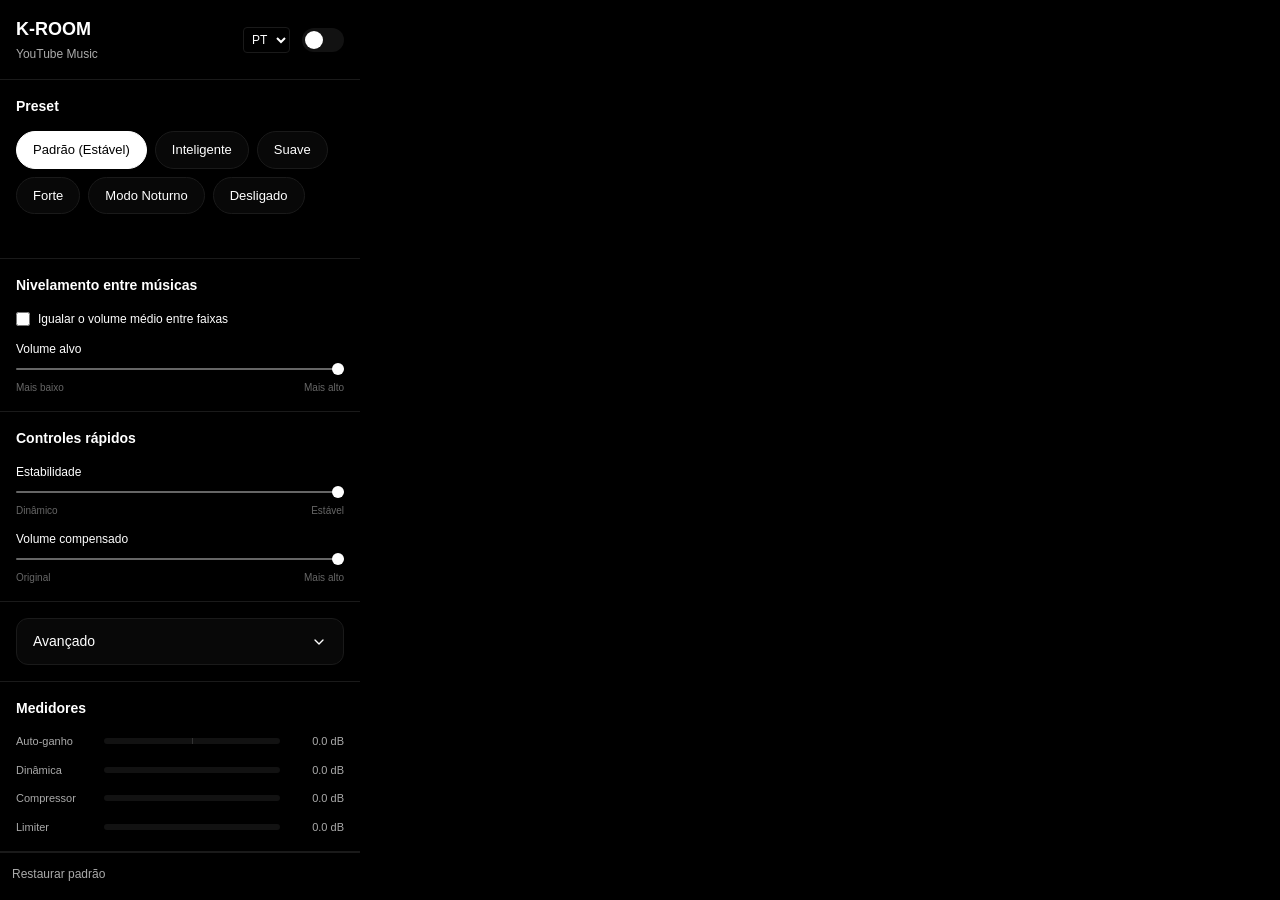
==== src/popup/popup.html @ c8c73d4f "Initial commit: K-ROOM extension v1.0.0" ====
<!DOCTYPE html>
<html lang="pt-BR">

<head>
    <meta charset="UTF-8" />
    <meta name="viewport" content="width=device-width, initial-scale=1.0" />
    <title>YT Music Volume Stabilizer</title>
    <link rel="stylesheet" href="popup.css" />
</head>

<body>
    <main class="app">
        <header class="header">
            <div class="header__title">
                <h1 data-i18n="appTitle">K-ROOM</h1>
                <span class="header__subtitle" data-i18n="appSubtitle">YouTube Music</span>
            </div>
            <div class="header__actions">
                <select id="lang-select" class="lang-select" aria-label="Language">
                    <option value="pt-BR">PT</option>
                    <option value="en">EN</option>
                </select>
                <label class="switch" title="Ativar / Desativar">
                    <input type="checkbox" id="enabled-toggle" />
                    <span class="switch__slider"></span>
                </label>
            </div>
        </header>

        <section class="section">
            <h2 class="section__title" data-i18n="sectionPreset">Preset</h2>
            <div class="presets" id="presets"></div>
            <p class="section__hint" id="preset-description"></p>
        </section>

        <section class="section">
            <h2 class="section__title" data-i18n="sectionLeveling">Nivelamento entre músicas</h2>

            <div class="control control--inline">
                <label class="checkbox" for="autogain-enabled">
                    <input type="checkbox" id="autogain-enabled" />
                    <span data-i18n="lblAutogain">Igualar o volume médio entre faixas</span>
                </label>
            </div>

            <div class="control">
                <div class="control__row">
                    <label for="autogain-target" data-i18n="lblTargetVolume">Volume alvo</label>
                    <output id="autogain-target-output"></output>
                </div>
                <input type="range" id="autogain-target" />
                <div class="control__scale">
                    <span data-i18n="scaleLower">Mais baixo</span>
                    <span data-i18n="scaleHigher">Mais alto</span>
                </div>
            </div>
        </section>

        <section class="section">
            <h2 class="section__title" data-i18n="sectionQuickControls">Controles rápidos</h2>

            <div class="control">
                <div class="control__row">
                    <label for="ratio" data-i18n="lblStability">Estabilidade</label>
                    <output id="ratio-output"></output>
                </div>
                <input type="range" id="ratio" />
                <div class="control__scale">
                    <span data-i18n="scaleDynamic">Dinâmico</span>
                    <span data-i18n="scaleStable">Estável</span>
                </div>
            </div>

            <div class="control">
                <div class="control__row">
                    <label for="makeup" data-i18n="lblMakeup">Volume compensado</label>
                    <output id="makeup-output"></output>
                </div>
                <input type="range" id="makeup" />
                <div class="control__scale">
                    <span data-i18n="scaleOriginal">Original</span>
                    <span data-i18n="scaleHigher">Mais alto</span>
                </div>
            </div>
        </section>

        <section class="section">
            <button class="accordion" id="advanced-toggle" aria-expanded="false">
                <span data-i18n="btnAdvanced">Avançado</span>
                <svg viewBox="0 0 24 24" width="16" height="16" aria-hidden="true">
                    <path d="M6 9l6 6 6-6" fill="none" stroke="currentColor" stroke-width="2" stroke-linecap="round"
                        stroke-linejoin="round" />
                </svg>
            </button>

            <div class="advanced" id="advanced" hidden>
                <div class="control">
                    <div class="control__row">
                        <label for="threshold" data-i18n="lblThreshold">Threshold (dB)</label>
                        <output id="threshold-output"></output>
                    </div>
                    <input type="range" id="threshold" />
                </div>

                <div class="control">
                    <div class="control__row">
                        <label for="knee" data-i18n="lblKnee">Knee</label>
                        <output id="knee-output"></output>
                    </div>
                    <input type="range" id="knee" />
                </div>

                <div class="control">
                    <div class="control__row">
                        <label for="attack" data-i18n="lblAttack">Attack (ms)</label>
                        <output id="attack-output"></output>
                    </div>
                    <input type="range" id="attack" />
                </div>

                <div class="control">
                    <div class="control__row">
                        <label for="release" data-i18n="lblRelease">Release (ms)</label>
                        <output id="release-output"></output>
                    </div>
                    <input type="range" id="release" />
                </div>

                <div class="control">
                    <div class="control__row">
                        <label for="limiter-threshold" data-i18n="lblLimiterThreshold">Teto do limiter (dB)</label>
                        <output id="limiter-threshold-output"></output>
                    </div>
                    <input type="range" id="limiter-threshold" />
                </div>

                <div class="control control--inline">
                    <label class="checkbox" for="limiter-enabled">
                        <input type="checkbox" id="limiter-enabled" />
                        <span data-i18n="lblLimiterEnable">Limiter de segurança (recomendado)</span>
                    </label>
                </div>

                <div class="control control--inline">
                    <label class="checkbox" for="highpass-enabled">
                        <input type="checkbox" id="highpass-enabled" />
                        <span data-i18n="lblHighpassEnable">Filtro grave sub (remove ruído &lt; 30 Hz)</span>
                    </label>
                </div>

                <div class="control">
                    <div class="control__row">
                        <label for="highpass-frequency" data-i18n="lblHighpassFreq">Corte do highpass (Hz)</label>
                        <output id="highpass-frequency-output"></output>
                    </div>
                    <input type="range" id="highpass-frequency" />
                </div>

                <hr class="divider" />

                <div class="control">
                    <div class="control__row">
                        <label for="autogain-boost" data-i18n="lblBoost">Boost máx. para músicas baixas (dB)</label>
                        <output id="autogain-boost-output"></output>
                    </div>
                    <input type="range" id="autogain-boost" />
                </div>

                <div class="control">
                    <div class="control__row">
                        <label for="autogain-cut" data-i18n="lblCut">Redução máx. para músicas altas (dB)</label>
                        <output id="autogain-cut-output"></output>
                    </div>
                    <input type="range" id="autogain-cut" />
                </div>

                <div class="control">
                    <div class="control__row">
                        <label for="autogain-response" data-i18n="lblResponse">Tempo de resposta (ms)</label>
                        <output id="autogain-response-output"></output>
                    </div>
                    <input type="range" id="autogain-response" />
                </div>
            </div>
        </section>

        <section class="section">
            <h2 class="section__title" data-i18n="sectionMeters">Medidores</h2>
            <div class="meter">
                <span class="meter__label" data-i18n="meterAutoGain">Auto-ganho</span>
                <div class="meter__bar meter__bar--bipolar">
                    <div class="meter__fill meter__fill--boost" id="meter-autogain-boost"></div>
                    <div class="meter__fill meter__fill--cut" id="meter-autogain-cut"></div>
                </div>
                <output id="meter-autogain-value">0.0 dB</output>
            </div>
            <div class="meter" id="adaptive-meter" hidden>
                <span class="meter__label" data-i18n="meterDynamic">Dinâmica</span>
                <div class="meter__bar">
                    <div class="meter__fill meter__fill--crest" id="meter-crest"></div>
                </div>
                <output id="meter-crest-value">0.0 dB</output>
            </div>
            <p class="section__hint" id="adaptive-hint" hidden></p>
            <div class="meter">
                <span class="meter__label" data-i18n="meterCompressor">Compressor</span>
                <div class="meter__bar">
                    <div class="meter__fill" id="meter-compressor"></div>
                </div>
                <output id="meter-compressor-value">0.0 dB</output>
            </div>
            <div class="meter">
                <span class="meter__label" data-i18n="meterLimiter">Limiter</span>
                <div class="meter__bar">
                    <div class="meter__fill meter__fill--danger" id="meter-limiter"></div>
                </div>
                <output id="meter-limiter-value">0.0 dB</output>
            </div>
        </section>

        <footer class="footer">
            <button class="btn btn--ghost" id="reset-btn" data-i18n="btnReset">Restaurar padrão</button>
            <span class="footer__version" id="version-label"></span>
        </footer>
    </main>

    <script src="../scripts/presets.js"></script>
    <script src="popup.js"></script>
</body>

</html>
---- src/popup/popup.css ----
:root {
    --bg: #000000;
    --bg-elevated: #080808;
    --bg-hover: #121212;
    --border: #1a1a1a;
    --text: #ffffff;
    --text-muted: #aaaaaa;
    --text-dim: #666666;
    --accent: #ffffff;
    --accent-soft: rgba(255, 255, 255, 0.1);
    --success: #ffffff;
    --warn: #888888;
    --danger: #ffffff;
    --radius: 8px;
    --radius-sm: 6px;
    --transition: 160ms cubic-bezier(0.2, 0, 0.2, 1);
}

* {
    box-sizing: border-box;
    margin: 0;
    padding: 0;
}

html, body {
    background: var(--bg);
    color: var(--text);
    font-family: "YouTube Sans", "Roboto", "Noto Sans", Arial, sans-serif;
    font-size: 14px;
    line-height: 1.5;
    width: 360px;
}

.app {
    display: flex;
    flex-direction: column;
}

.header {
    display: flex;
    align-items: center;
    justify-content: space-between;
    padding: 16px;
    border-bottom: 1px solid var(--border);
}

.header__actions {
    display: flex;
    align-items: center;
    gap: 12px;
}

.lang-select {
    background: transparent;
    border: 1px solid var(--border);
    color: var(--text);
    border-radius: 4px;
    padding: 4px;
    font-size: 12px;
    cursor: pointer;
    outline: none;
}

.lang-select option {
    background: var(--bg-elevated);
}

.header__title h1 {
    font-size: 18px;
    font-weight: 700;
    letter-spacing: 0;
}

.header__subtitle {
    display: block;
    font-size: 12px;
    color: var(--text-muted);
    margin-top: 2px;
}

.switch {
    position: relative;
    width: 42px;
    height: 24px;
    flex-shrink: 0;
    cursor: pointer;
}

.switch input {
    opacity: 0;
    width: 0;
    height: 0;
}

.switch__slider {
    position: absolute;
    inset: 0;
    background: var(--bg-hover);
    border-radius: 999px;
    transition: background var(--transition);
}

.switch__slider::before {
    content: "";
    position: absolute;
    top: 3px;
    left: 3px;
    width: 18px;
    height: 18px;
    background: var(--text);
    border-radius: 50%;
    transition: transform var(--transition);
}

.switch input:checked + .switch__slider {
    background: var(--accent);
}

.switch input:checked + .switch__slider::before {
    transform: translateX(18px);
    background: var(--bg);
}



.section {
    display: flex;
    flex-direction: column;
    gap: 12px;
    padding: 16px;
    border-bottom: 1px solid var(--border);
}

.section:last-child {
    border-bottom: none;
}

.section__title {
    font-size: 14px;
    font-weight: 700;
    text-transform: none;
    letter-spacing: 0;
    color: var(--text);
    margin-bottom: 2px;
}

.section__hint {
    font-size: 11px;
    color: var(--text-muted);
    line-height: 1.5;
    min-height: 16px;
}

.presets {
    display: flex;
    flex-wrap: wrap;
    gap: 8px;
}

.preset {
    all: unset;
    padding: 8px 16px;
    background: var(--bg-elevated);
    border: 1px solid var(--border);
    border-radius: 9999px;
    font-size: 13px;
    font-weight: 500;
    cursor: pointer;
    text-align: center;
    transition: background var(--transition), border-color var(--transition),
        color var(--transition);
}

.preset:hover {
    background: var(--bg-hover);
}

.preset[aria-pressed="true"] {
    background: var(--text);
    border-color: var(--text);
    color: var(--bg);
}

.control {
    display: flex;
    flex-direction: column;
    gap: 10px;
}

.control--inline {
    flex-direction: row;
    align-items: center;
}

.control__row {
    display: flex;
    justify-content: space-between;
    align-items: baseline;
    font-size: 12px;
}

.control__row label {
    color: var(--text);
}

.control__row output {
    color: var(--text-muted);
    font-variant-numeric: tabular-nums;
    font-size: 11px;
}

.control__scale {
    display: flex;
    justify-content: space-between;
    font-size: 10px;
    color: var(--text-dim);
}

.checkbox {
    display: flex;
    align-items: center;
    gap: 8px;
    font-size: 12px;
    cursor: pointer;
    user-select: none;
}

.checkbox input {
    accent-color: var(--accent);
    width: 14px;
    height: 14px;
}

input[type="range"] {
    -webkit-appearance: none;
    appearance: none;
    width: 100%;
    height: 2px;
    background: var(--text-dim);
    border-radius: 999px;
    outline: none;
    cursor: pointer;
}

input[type="range"]::-webkit-slider-thumb {
    -webkit-appearance: none;
    appearance: none;
    width: 12px;
    height: 12px;
    background: var(--text);
    border-radius: 50%;
    transition: transform var(--transition);
}

input[type="range"]::-webkit-slider-thumb:hover {
    transform: scale(1.3);
}

input[type="range"]:focus-visible::-webkit-slider-thumb {
    box-shadow: 0 0 0 6px var(--accent-soft);
}

.accordion {
    all: unset;
    display: flex;
    align-items: center;
    justify-content: space-between;
    padding: 12px 16px;
    background: var(--bg-elevated);
    border: 1px solid var(--border);
    border-radius: 12px;
    font-size: 14px;
    font-weight: 500;
    cursor: pointer;
    transition: background var(--transition);
}

.accordion:hover {
    background: var(--bg-hover);
}

.accordion[aria-expanded="true"] svg {
    transform: rotate(180deg);
}

.accordion svg {
    transition: transform var(--transition);
}

.advanced {
    display: flex;
    flex-direction: column;
    gap: 16px;
    padding: 16px;
    background: var(--bg-elevated);
    border: 1px solid var(--border);
    border-radius: 12px;
    margin-top: 8px;
}

.advanced[hidden] {
    display: none;
}

.meter {
    display: grid;
    grid-template-columns: 80px 1fr 56px;
    align-items: center;
    gap: 8px;
    font-size: 11px;
}

.meter__label {
    color: var(--text-muted);
}

.meter__bar {
    height: 6px;
    background: var(--bg-hover);
    border-radius: 999px;
    overflow: hidden;
}

.meter__fill {
    height: 100%;
    width: 0%;
    background: var(--success);
    transition: width 80ms linear;
}

.meter__fill--danger {
    background: var(--warn);
}

.meter__bar--bipolar {
    position: relative;
    background: var(--bg-hover);
}

.meter__bar--bipolar::before {
    content: "";
    position: absolute;
    left: 50%;
    top: -2px;
    bottom: -2px;
    width: 1px;
    background: var(--text-dim);
    opacity: 0.4;
}

.meter__fill--boost {
    position: absolute;
    top: 0;
    left: 50%;
    height: 100%;
    background: var(--success);
    transition: width 120ms linear;
}

.meter__fill--cut {
    position: absolute;
    top: 0;
    right: 50%;
    height: 100%;
    background: var(--warn);
    transition: width 120ms linear;
}

.meter__fill--crest {
    background: linear-gradient(90deg, var(--warn) 0%, var(--success) 100%);
}

.divider {
    border: 0;
    border-top: 1px solid var(--border);
    margin: 4px 0;
}

.meter output {
    font-variant-numeric: tabular-nums;
    color: var(--text-muted);
    text-align: right;
}

.footer {
    display: flex;
    align-items: center;
    justify-content: space-between;
    padding-top: 6px;
    border-top: 1px solid var(--border);
}

.footer__version {
    font-size: 10px;
    color: var(--text-dim);
}

.btn {
    all: unset;
    padding: 6px 12px;
    border-radius: var(--radius-sm);
    font-size: 12px;
    font-weight: 500;
    cursor: pointer;
    transition: background var(--transition), color var(--transition);
}

.btn--ghost {
    color: var(--text-muted);
}

.btn--ghost:hover {
    background: var(--bg-hover);
    color: var(--text);
}

.app.is-disabled .section:not(:first-child),
.app.is-disabled .footer {
    opacity: 0.5;
    pointer-events: none;
}
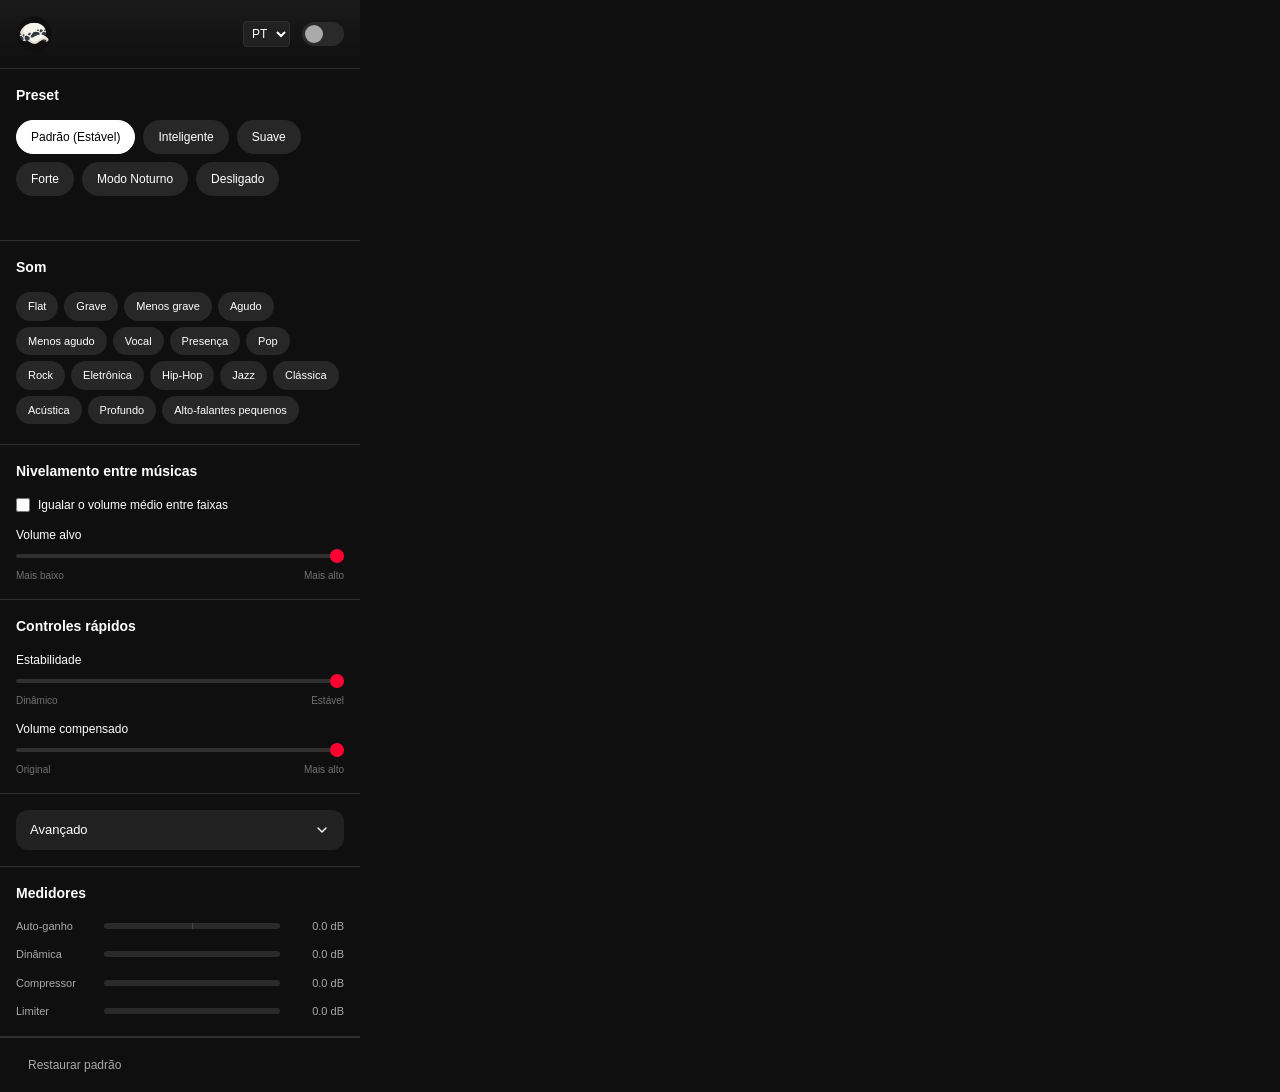
==== commit 5b970695: "Equalizers" ====
--- a/src/popup/popup.html
+++ b/src/popup/popup.html
@@ -12,8 +12,7 @@
     <main class="app">
         <header class="header">
             <div class="header__title">
-                <h1 data-i18n="appTitle">K-ROOM</h1>
-                <span class="header__subtitle" data-i18n="appSubtitle">YouTube Music</span>
+                <div class="header__logo" role="img" aria-label="K-ROOM"></div>
             </div>
             <div class="header__actions">
                 <select id="lang-select" class="lang-select" aria-label="Language">
@@ -34,6 +33,11 @@
         </section>
 
         <section class="section">
+            <h2 class="section__title" data-i18n="sectionSound">Som</h2>
+            <div class="eq-presets" id="eq-presets"></div>
+        </section>
+
+        <section class="section">
             <h2 class="section__title" data-i18n="sectionLeveling">Nivelamento entre músicas</h2>
 
             <div class="control control--inline">
--- a/src/popup/popup.css
+++ b/src/popup/popup.css
@@ -1,18 +1,19 @@
 :root {
-    --bg: #000000;
-    --bg-elevated: #080808;
-    --bg-hover: #121212;
-    --border: #1a1a1a;
+    --bg: #0f0f0f;
+    --bg-elevated: #212121;
+    --bg-hover: #2a2a2a;
+    --bg-chip: #272727;
+    --border: #303030;
     --text: #ffffff;
     --text-muted: #aaaaaa;
-    --text-dim: #666666;
-    --accent: #ffffff;
-    --accent-soft: rgba(255, 255, 255, 0.1);
-    --success: #ffffff;
-    --warn: #888888;
-    --danger: #ffffff;
-    --radius: 8px;
-    --radius-sm: 6px;
+    --text-dim: #717171;
+    --accent: #ff0033;
+    --accent-soft: rgba(255, 0, 51, 0.18);
+    --success: #ff0033;
+    --warn: #ffb300;
+    --danger: #ff0033;
+    --radius: 12px;
+    --radius-sm: 8px;
     --transition: 160ms cubic-bezier(0.2, 0, 0.2, 1);
 }
 
@@ -29,6 +30,7 @@
     font-size: 14px;
     line-height: 1.5;
     width: 360px;
+    -webkit-font-smoothing: antialiased;
 }
 
 .app {
@@ -42,6 +44,21 @@
     justify-content: space-between;
     padding: 16px;
     border-bottom: 1px solid var(--border);
+    background: linear-gradient(180deg, #1a1a1a 0%, var(--bg) 100%);
+}
+
+.header__title {
+    display: flex;
+    align-items: center;
+}
+
+.header__logo {
+    width: 36px;
+    height: 36px;
+    background-image: url("../../icons/icon.png");
+    background-size: contain;
+    background-repeat: no-repeat;
+    background-position: center;
 }
 
 .header__actions {
@@ -65,18 +82,6 @@
     background: var(--bg-elevated);
 }
 
-.header__title h1 {
-    font-size: 18px;
-    font-weight: 700;
-    letter-spacing: 0;
-}
-
-.header__subtitle {
-    display: block;
-    font-size: 12px;
-    color: var(--text-muted);
-    margin-top: 2px;
-}
 
 .switch {
     position: relative;
@@ -107,9 +112,9 @@
     left: 3px;
     width: 18px;
     height: 18px;
-    background: var(--text);
+    background: var(--text-muted);
     border-radius: 50%;
-    transition: transform var(--transition);
+    transition: transform var(--transition), background var(--transition);
 }
 
 .switch input:checked + .switch__slider {
@@ -118,7 +123,7 @@
 
 .switch input:checked + .switch__slider::before {
     transform: translateX(18px);
-    background: var(--bg);
+    background: #ffffff;
 }
 
 
@@ -159,12 +164,13 @@
 
 .preset {
     all: unset;
-    padding: 8px 16px;
-    background: var(--bg-elevated);
-    border: 1px solid var(--border);
+    padding: 7px 14px;
+    background: var(--bg-chip);
+    border: 1px solid transparent;
     border-radius: 9999px;
-    font-size: 13px;
+    font-size: 12px;
     font-weight: 500;
+    color: var(--text);
     cursor: pointer;
     text-align: center;
     transition: background var(--transition), border-color var(--transition),
@@ -178,7 +184,48 @@
 .preset[aria-pressed="true"] {
     background: var(--text);
     border-color: var(--text);
-    color: var(--bg);
+    color: #000;
+}
+
+.eq-presets {
+    display: flex;
+    flex-wrap: wrap;
+    gap: 6px;
+    max-height: 136px;
+    overflow-y: auto;
+    scrollbar-width: thin;
+    scrollbar-color: var(--border) transparent;
+    padding-right: 4px;
+}
+
+.eq-presets::-webkit-scrollbar {
+    width: 6px;
+}
+
+.eq-presets::-webkit-scrollbar-thumb {
+    background: var(--border);
+    border-radius: 3px;
+}
+
+.eq-preset {
+    all: unset;
+    padding: 6px 12px;
+    background: var(--bg-chip);
+    border-radius: 9999px;
+    font-size: 11px;
+    font-weight: 500;
+    color: var(--text);
+    cursor: pointer;
+    transition: background var(--transition), color var(--transition);
+}
+
+.eq-preset:hover {
+    background: var(--bg-hover);
+}
+
+.eq-preset[aria-pressed="true"] {
+    background: var(--accent);
+    color: #ffffff;
 }
 
 .control {
@@ -229,14 +276,23 @@
     accent-color: var(--accent);
     width: 14px;
     height: 14px;
+    cursor: pointer;
+}
+
+.lang-select {
+    background: var(--bg-elevated);
+}
+
+.lang-select:hover {
+    background: var(--bg-hover);
 }
 
 input[type="range"] {
     -webkit-appearance: none;
     appearance: none;
     width: 100%;
-    height: 2px;
-    background: var(--text-dim);
+    height: 4px;
+    background: var(--border);
     border-radius: 999px;
     outline: none;
     cursor: pointer;
@@ -245,31 +301,36 @@
 input[type="range"]::-webkit-slider-thumb {
     -webkit-appearance: none;
     appearance: none;
-    width: 12px;
-    height: 12px;
-    background: var(--text);
+    width: 14px;
+    height: 14px;
+    background: var(--accent);
     border-radius: 50%;
-    transition: transform var(--transition);
+    transition: transform var(--transition), box-shadow var(--transition);
 }
 
 input[type="range"]::-webkit-slider-thumb:hover {
-    transform: scale(1.3);
+    transform: scale(1.2);
+    box-shadow: 0 0 0 6px var(--accent-soft);
 }
 
 input[type="range"]:focus-visible::-webkit-slider-thumb {
     box-shadow: 0 0 0 6px var(--accent-soft);
 }
 
+input[type="range"]:disabled {
+    opacity: 0.4;
+    cursor: not-allowed;
+}
+
 .accordion {
     all: unset;
     display: flex;
     align-items: center;
     justify-content: space-between;
-    padding: 12px 16px;
+    padding: 10px 14px;
     background: var(--bg-elevated);
-    border: 1px solid var(--border);
-    border-radius: 12px;
-    font-size: 14px;
+    border-radius: var(--radius);
+    font-size: 13px;
     font-weight: 500;
     cursor: pointer;
     transition: background var(--transition);
@@ -291,10 +352,9 @@
     display: flex;
     flex-direction: column;
     gap: 16px;
-    padding: 16px;
+    padding: 14px;
     background: var(--bg-elevated);
-    border: 1px solid var(--border);
-    border-radius: 12px;
+    border-radius: var(--radius);
     margin-top: 8px;
 }
 
@@ -324,7 +384,7 @@
 .meter__fill {
     height: 100%;
     width: 0%;
-    background: var(--success);
+    background: var(--accent);
     transition: width 80ms linear;
 }
 
@@ -353,7 +413,7 @@
     top: 0;
     left: 50%;
     height: 100%;
-    background: var(--success);
+    background: var(--accent);
     transition: width 120ms linear;
 }
 
@@ -367,7 +427,7 @@
 }
 
 .meter__fill--crest {
-    background: linear-gradient(90deg, var(--warn) 0%, var(--success) 100%);
+    background: linear-gradient(90deg, var(--warn) 0%, var(--accent) 100%);
 }
 
 .divider {
@@ -386,7 +446,7 @@
     display: flex;
     align-items: center;
     justify-content: space-between;
-    padding-top: 6px;
+    padding: 12px 16px;
     border-top: 1px solid var(--border);
 }
 
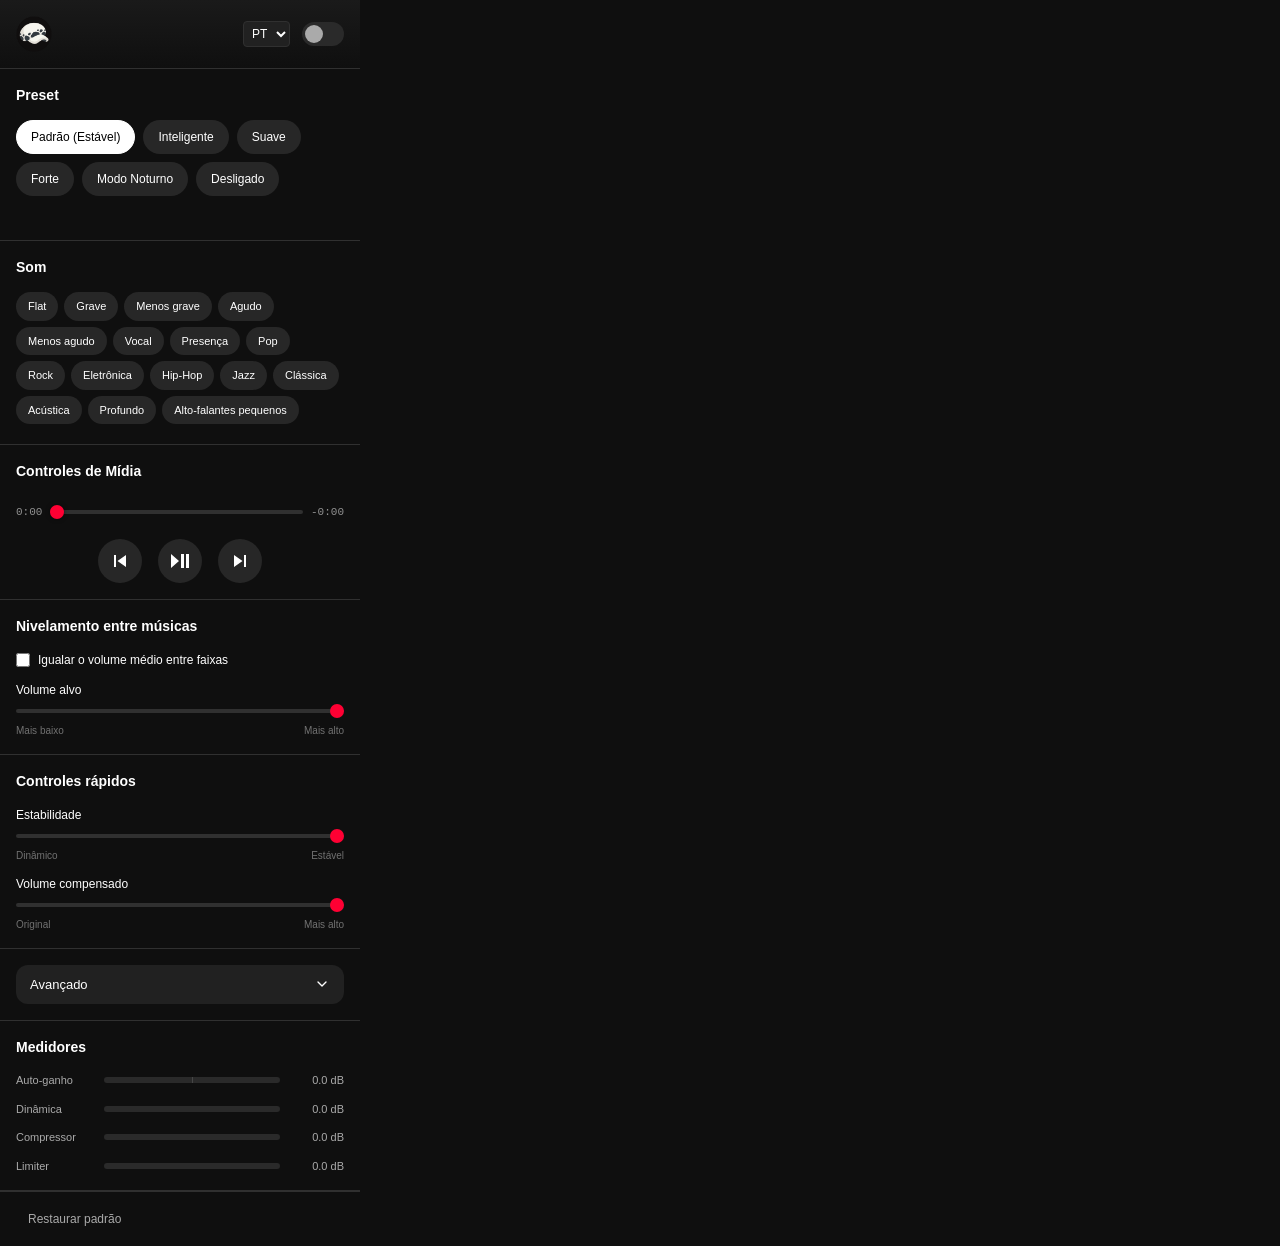
==== commit d3e90ac5: "v1.1.0: Correções no Audio Engine e Melhorias de UI - Audio Engine: Resolvido travamentos (estado 's" ====
--- a/src/popup/popup.html
+++ b/src/popup/popup.html
@@ -38,6 +38,26 @@
         </section>
 
         <section class="section">
+            <h2 class="section__title" data-i18n="sectionMedia">Controles de Mídia</h2>
+            <div class="media-timeline">
+                <span id="media-time-current">0:00</span>
+                <input type="range" id="media-progress" class="media-progress-slider" min="0" max="100" value="0" step="0.1">
+                <span id="media-time-remaining">-0:00</span>
+            </div>
+            <div class="media-controls">
+                <button id="media-prev" class="btn--media" aria-label="Voltar" title="Voltar">
+                    <svg viewBox="0 0 24 24" width="24" height="24"><path fill="currentColor" d="M6,18V6H8V18H6M9.5,12L18,6V18L9.5,12Z"/></svg>
+                </button>
+                <button id="media-play-pause" class="btn--media" aria-label="Tocar / Pausar" title="Tocar / Pausar">
+                    <svg viewBox="0 0 24 24" width="24" height="24"><path fill="currentColor" d="M3,5V19L11,12M13,19H16V5H13M18,5V19H21V5"/></svg>
+                </button>
+                <button id="media-next" class="btn--media" aria-label="Avançar" title="Avançar">
+                    <svg viewBox="0 0 24 24" width="24" height="24"><path fill="currentColor" d="M16,18H18V6H16M6,18L14.5,12L6,6V18Z"/></svg>
+                </button>
+            </div>
+        </section>
+
+        <section class="section">
             <h2 class="section__title" data-i18n="sectionLeveling">Nivelamento entre músicas</h2>
 
             <div class="control control--inline">
--- a/src/popup/popup.css
+++ b/src/popup/popup.css
@@ -474,6 +474,70 @@
     color: var(--text);
 }
 
+.media-controls {
+    display: flex;
+    justify-content: center;
+    gap: 16px;
+    padding-top: 4px;
+}
+
+.btn--media {
+    all: unset;
+    display: flex;
+    align-items: center;
+    justify-content: center;
+    width: 44px;
+    height: 44px;
+    border-radius: 50%;
+    background: var(--bg-chip);
+    color: var(--text);
+    cursor: pointer;
+    transition: background var(--transition), transform var(--transition);
+}
+
+.btn--media:hover {
+    background: #2a2a2a;
+    transform: scale(1.05);
+}
+.btn--media:active {
+    transform: scale(0.95);
+}
+
+.media-timeline {
+    display: flex;
+    align-items: center;
+    gap: 8px;
+    margin-top: 8px;
+    margin-bottom: 2px;
+    font-size: 11px;
+    color: #909090;
+    font-family: 'Roboto Mono', monospace;
+    user-select: none;
+}
+.media-progress-slider {
+    flex: 1;
+    -webkit-appearance: none;
+    height: 4px;
+    background: #3a3a3a;
+    border-radius: 2px;
+    outline: none;
+    cursor: pointer;
+}
+.media-progress-slider::-webkit-slider-thumb {
+    -webkit-appearance: none;
+    width: 12px;
+    height: 12px;
+    border-radius: 50%;
+    background: #fff;
+    cursor: pointer;
+    box-shadow: 0 0 4px rgba(0,0,0,0.5);
+    transition: transform 100ms, background 100ms;
+}
+.media-progress-slider:hover::-webkit-slider-thumb {
+    background: #ff0033;
+    transform: scale(1.2);
+}
+
 .app.is-disabled .section:not(:first-child),
 .app.is-disabled .footer {
     opacity: 0.5;
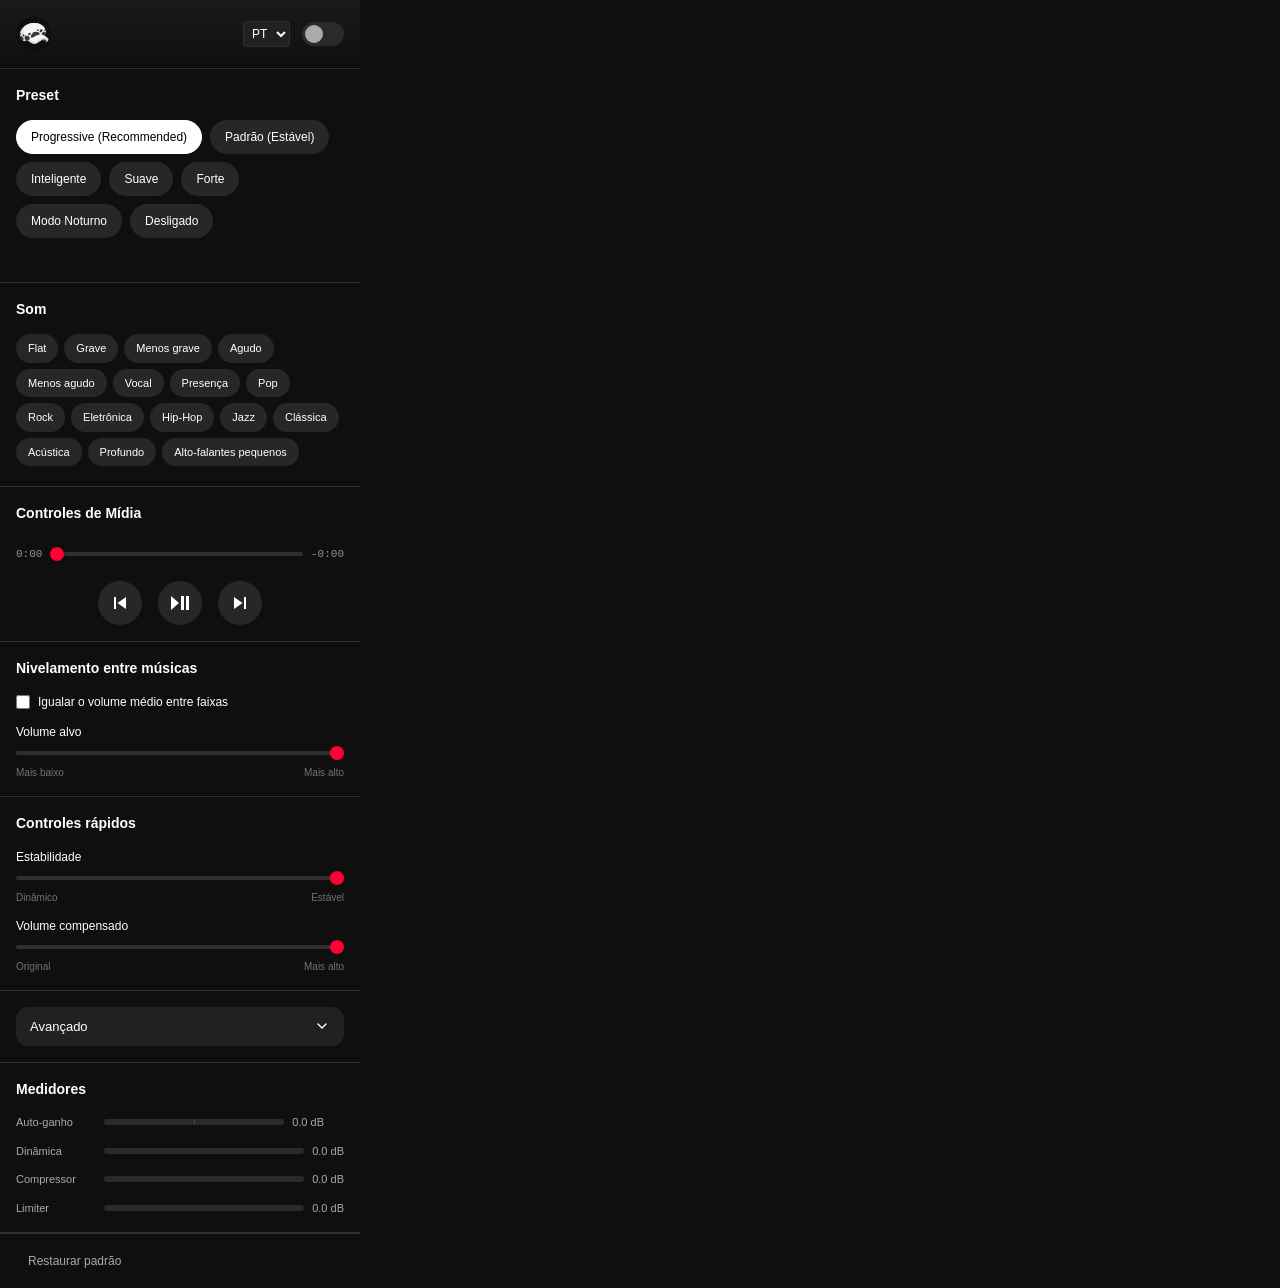
==== commit c90db81a: "Progressive Mode" ====
--- a/src/popup/popup.html
+++ b/src/popup/popup.html
@@ -216,7 +216,10 @@
                     <div class="meter__fill meter__fill--boost" id="meter-autogain-boost"></div>
                     <div class="meter__fill meter__fill--cut" id="meter-autogain-cut"></div>
                 </div>
-                <output id="meter-autogain-value">0.0 dB</output>
+                <div style="display:flex;align-items:center;gap:4px;justify-content:flex-end">
+                    <output id="meter-autogain-value">0.0 dB</output>
+                    <span class="scan-badge" id="scan-badge" hidden></span>
+                </div>
             </div>
             <div class="meter" id="adaptive-meter" hidden>
                 <span class="meter__label" data-i18n="meterDynamic">Dinâmica</span>
--- a/src/popup/popup.css
+++ b/src/popup/popup.css
@@ -364,7 +364,7 @@
 
 .meter {
     display: grid;
-    grid-template-columns: 80px 1fr 56px;
+    grid-template-columns: 80px 1fr auto;
     align-items: center;
     gap: 8px;
     font-size: 11px;
@@ -543,3 +543,35 @@
     opacity: 0.5;
     pointer-events: none;
 }
+
+.scan-badge {
+    display: inline-block;
+    font-size: 9px;
+    font-weight: 600;
+    letter-spacing: 0.5px;
+    text-transform: uppercase;
+    padding: 2px 6px;
+    border-radius: 4px;
+    line-height: 1;
+    white-space: nowrap;
+    vertical-align: middle;
+    margin-left: 4px;
+}
+
+.scan-badge--scanning {
+    background: rgba(255, 180, 0, 0.15);
+    color: #ffb400;
+    border: 1px solid rgba(255, 180, 0, 0.3);
+    animation: scan-pulse 1.5s ease-in-out infinite;
+}
+
+.scan-badge--locked {
+    background: rgba(0, 200, 80, 0.15);
+    color: #00c850;
+    border: 1px solid rgba(0, 200, 80, 0.3);
+}
+
+@keyframes scan-pulse {
+    0%, 100% { opacity: 1; }
+    50% { opacity: 0.5; }
+}
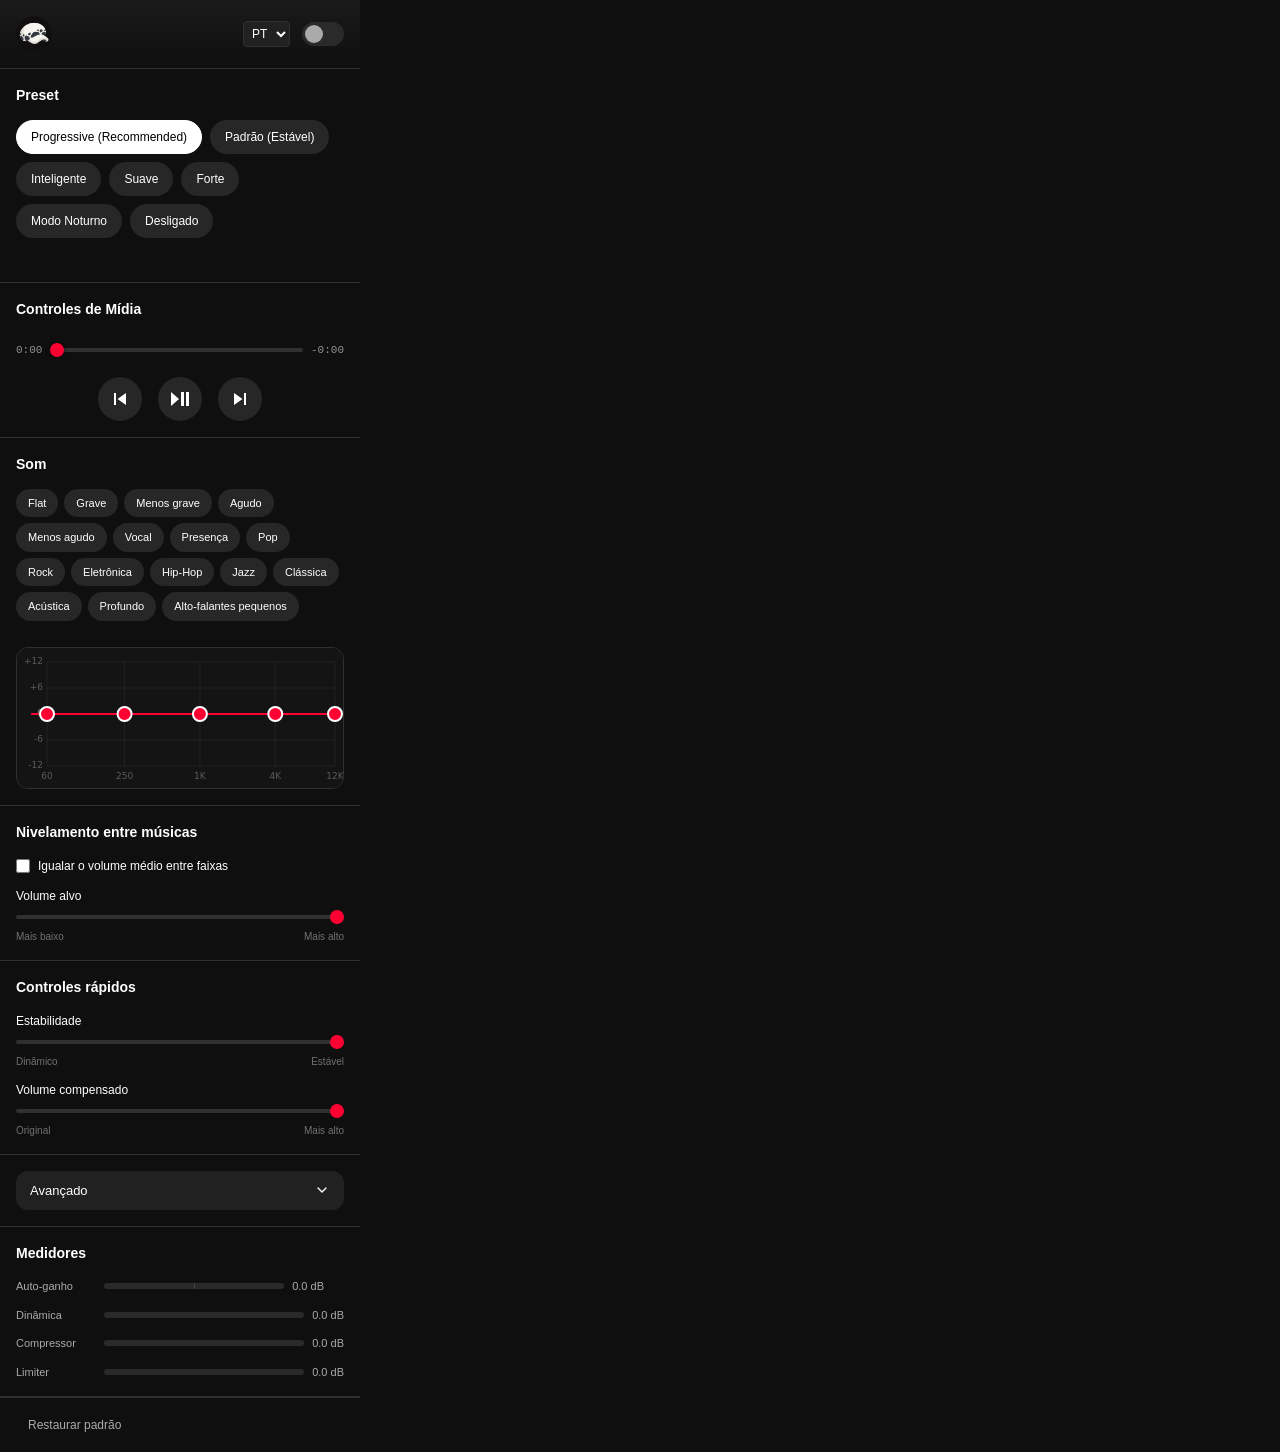
==== commit 732d6181: "Equalizer and Graph" ====
--- a/src/popup/popup.html
+++ b/src/popup/popup.html
@@ -33,12 +33,14 @@
         </section>
 
         <section class="section">
-            <h2 class="section__title" data-i18n="sectionSound">Som</h2>
-            <div class="eq-presets" id="eq-presets"></div>
-        </section>
-
-        <section class="section">
             <h2 class="section__title" data-i18n="sectionMedia">Controles de Mídia</h2>
+            <div class="media-track-info" id="media-track-info" style="display: none;">
+                <img id="media-artwork" src="" alt="">
+                <div class="media-track-text">
+                    <div id="media-title" class="media-title"></div>
+                    <div id="media-artist" class="media-artist"></div>
+                </div>
+            </div>
             <div class="media-timeline">
                 <span id="media-time-current">0:00</span>
                 <input type="range" id="media-progress" class="media-progress-slider" min="0" max="100" value="0" step="0.1">
@@ -58,6 +60,14 @@
         </section>
 
         <section class="section">
+            <h2 class="section__title" data-i18n="sectionSound">Som</h2>
+            <div class="eq-presets" id="eq-presets"></div>
+            <div class="eq-graph-wrap">
+                <canvas id="eq-graph"></canvas>
+            </div>
+        </section>
+
+        <section class="section">
             <h2 class="section__title" data-i18n="sectionLeveling">Nivelamento entre músicas</h2>
 
             <div class="control control--inline">
--- a/src/popup/popup.css
+++ b/src/popup/popup.css
@@ -228,6 +228,20 @@
     color: #ffffff;
 }
 
+.eq-graph-wrap {
+    margin-top: 10px;
+    border-radius: var(--radius);
+    overflow: hidden;
+    background: #141414;
+    border: 1px solid var(--border);
+}
+
+#eq-graph {
+    display: block;
+    width: 100%;
+    touch-action: none;
+}
+
 .control {
     display: flex;
     flex-direction: column;
@@ -501,6 +515,47 @@
 }
 .btn--media:active {
     transform: scale(0.95);
+}
+
+.media-track-info {
+    display: flex;
+    align-items: center;
+    gap: 12px;
+    margin-top: 4px;
+    margin-bottom: 2px;
+}
+
+.media-track-info img {
+    width: 40px;
+    height: 40px;
+    border-radius: 6px;
+    object-fit: cover;
+    background: var(--bg-chip);
+    flex-shrink: 0;
+}
+
+.media-track-text {
+    display: flex;
+    flex-direction: column;
+    min-width: 0;
+    flex: 1;
+}
+
+.media-title {
+    font-size: 13px;
+    font-weight: 600;
+    color: var(--text);
+    white-space: nowrap;
+    overflow: hidden;
+    text-overflow: ellipsis;
+}
+
+.media-artist {
+    font-size: 11px;
+    color: var(--text-dim);
+    white-space: nowrap;
+    overflow: hidden;
+    text-overflow: ellipsis;
 }
 
 .media-timeline {
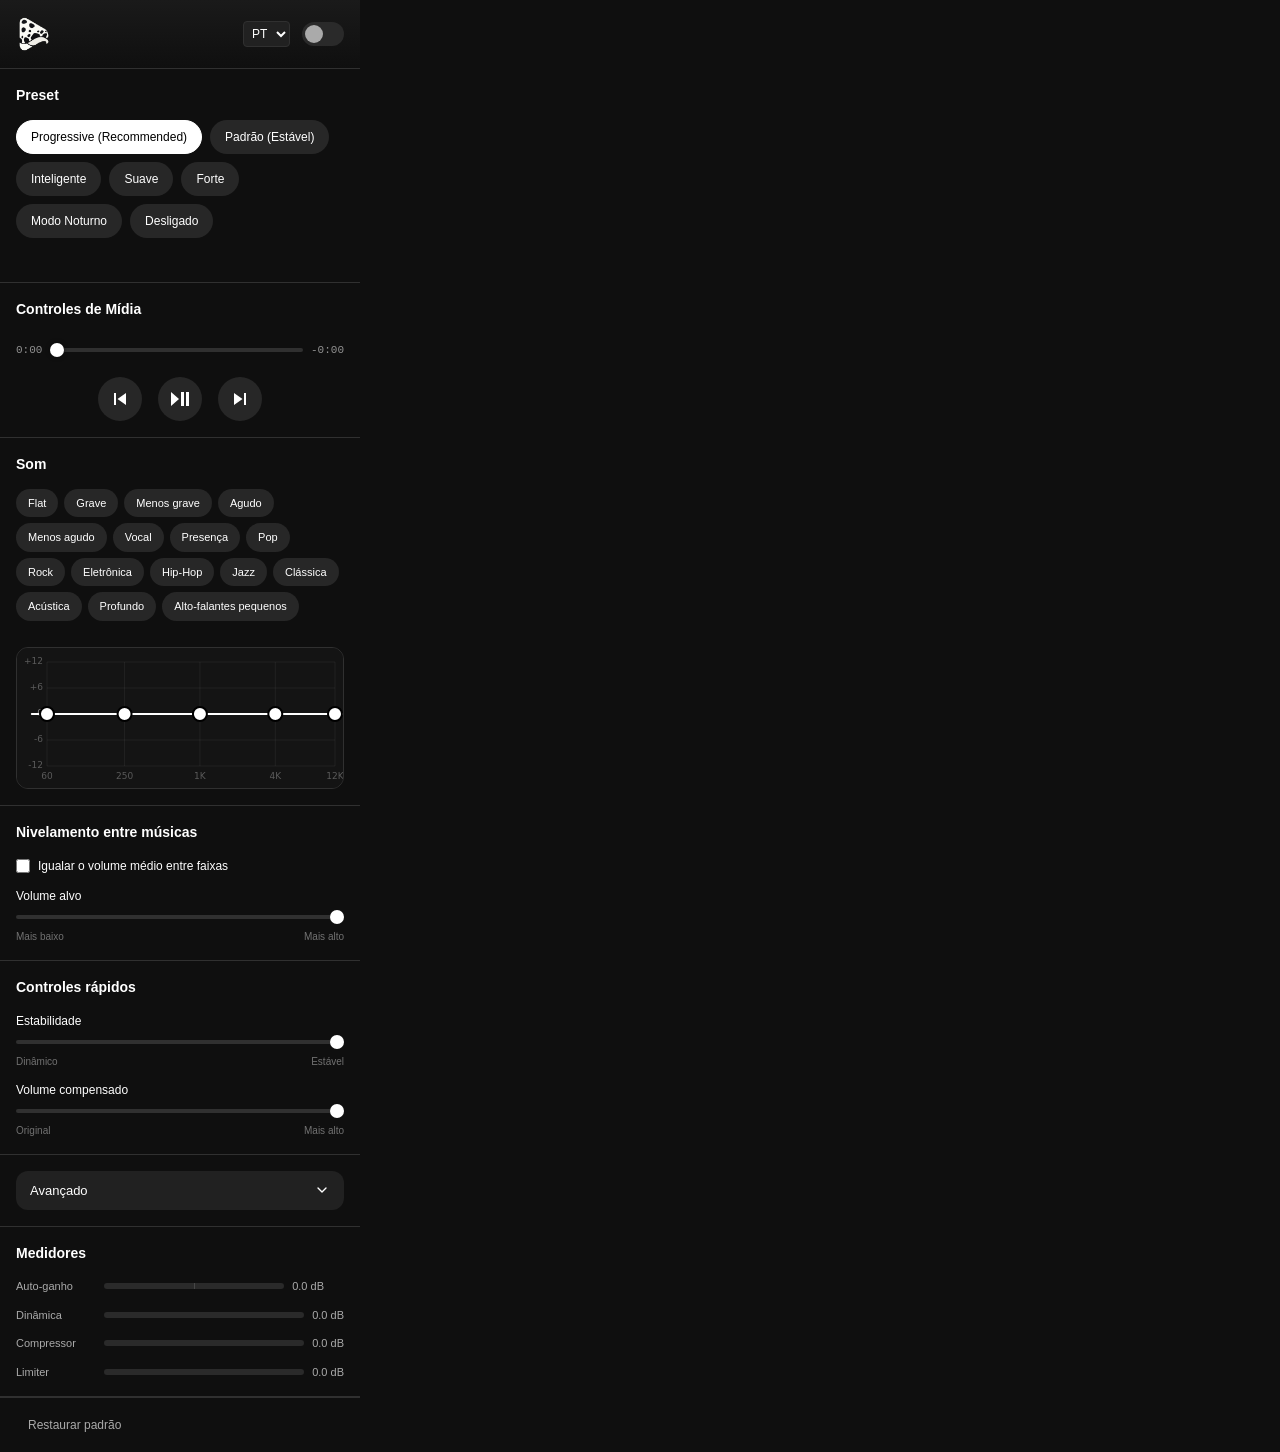
==== commit e5beaf00: "release: v1.2.0 - landing page overhaul, progressive mode, eq graph and visual identity update" ====
--- a/src/popup/popup.html
+++ b/src/popup/popup.html
@@ -215,6 +215,27 @@
                     </div>
                     <input type="range" id="autogain-response" />
                 </div>
+
+                <hr class="divider" />
+
+                <div class="control control--inline">
+                    <label class="checkbox" for="perceptual-enabled">
+                        <input type="checkbox" id="perceptual-enabled" />
+                        <span data-i18n="lblPerceptualEnable">Compensação perceptual de graves (uniformiza loudness entre faixas)</span>
+                    </label>
+                </div>
+
+                <div class="control">
+                    <div class="control__row">
+                        <label for="perceptual-atten" data-i18n="lblPerceptualAtten">Intensidade da compensação (dB)</label>
+                        <output id="perceptual-atten-output"></output>
+                    </div>
+                    <input type="range" id="perceptual-atten" />
+                    <div class="control__scale">
+                        <span data-i18n="scalePerceptualOff">Neutro</span>
+                        <span data-i18n="scalePerceptualStrong">Forte</span>
+                    </div>
+                </div>
             </div>
         </section>
 
--- a/src/popup/popup.css
+++ b/src/popup/popup.css
@@ -7,11 +7,11 @@
     --text: #ffffff;
     --text-muted: #aaaaaa;
     --text-dim: #717171;
-    --accent: #ff0033;
-    --accent-soft: rgba(255, 0, 51, 0.18);
-    --success: #ff0033;
+    --accent: #ffffff;
+    --accent-soft: rgba(255, 255, 255, 0.18);
+    --success: #ffffff;
     --warn: #ffb300;
-    --danger: #ff0033;
+    --danger: #ffffff;
     --radius: 12px;
     --radius-sm: 8px;
     --transition: 160ms cubic-bezier(0.2, 0, 0.2, 1);
@@ -123,7 +123,7 @@
 
 .switch input:checked + .switch__slider::before {
     transform: translateX(18px);
-    background: #ffffff;
+    background: #000000;
 }
 
 
@@ -225,7 +225,21 @@
 
 .eq-preset[aria-pressed="true"] {
     background: var(--accent);
-    color: #ffffff;
+    color: #000000;
+}
+
+.eq-graph-wrap {
+    margin-top: 10px;
+    border-radius: var(--radius);
+    overflow: hidden;
+    background: #141414;
+    border: 1px solid var(--border);
+}
+
+#eq-graph {
+    display: block;
+    width: 100%;
+    touch-action: none;
 }
 
 .eq-graph-wrap {
@@ -589,7 +603,7 @@
     transition: transform 100ms, background 100ms;
 }
 .media-progress-slider:hover::-webkit-slider-thumb {
-    background: #ff0033;
+    background: #ffffff;
     transform: scale(1.2);
 }
 
